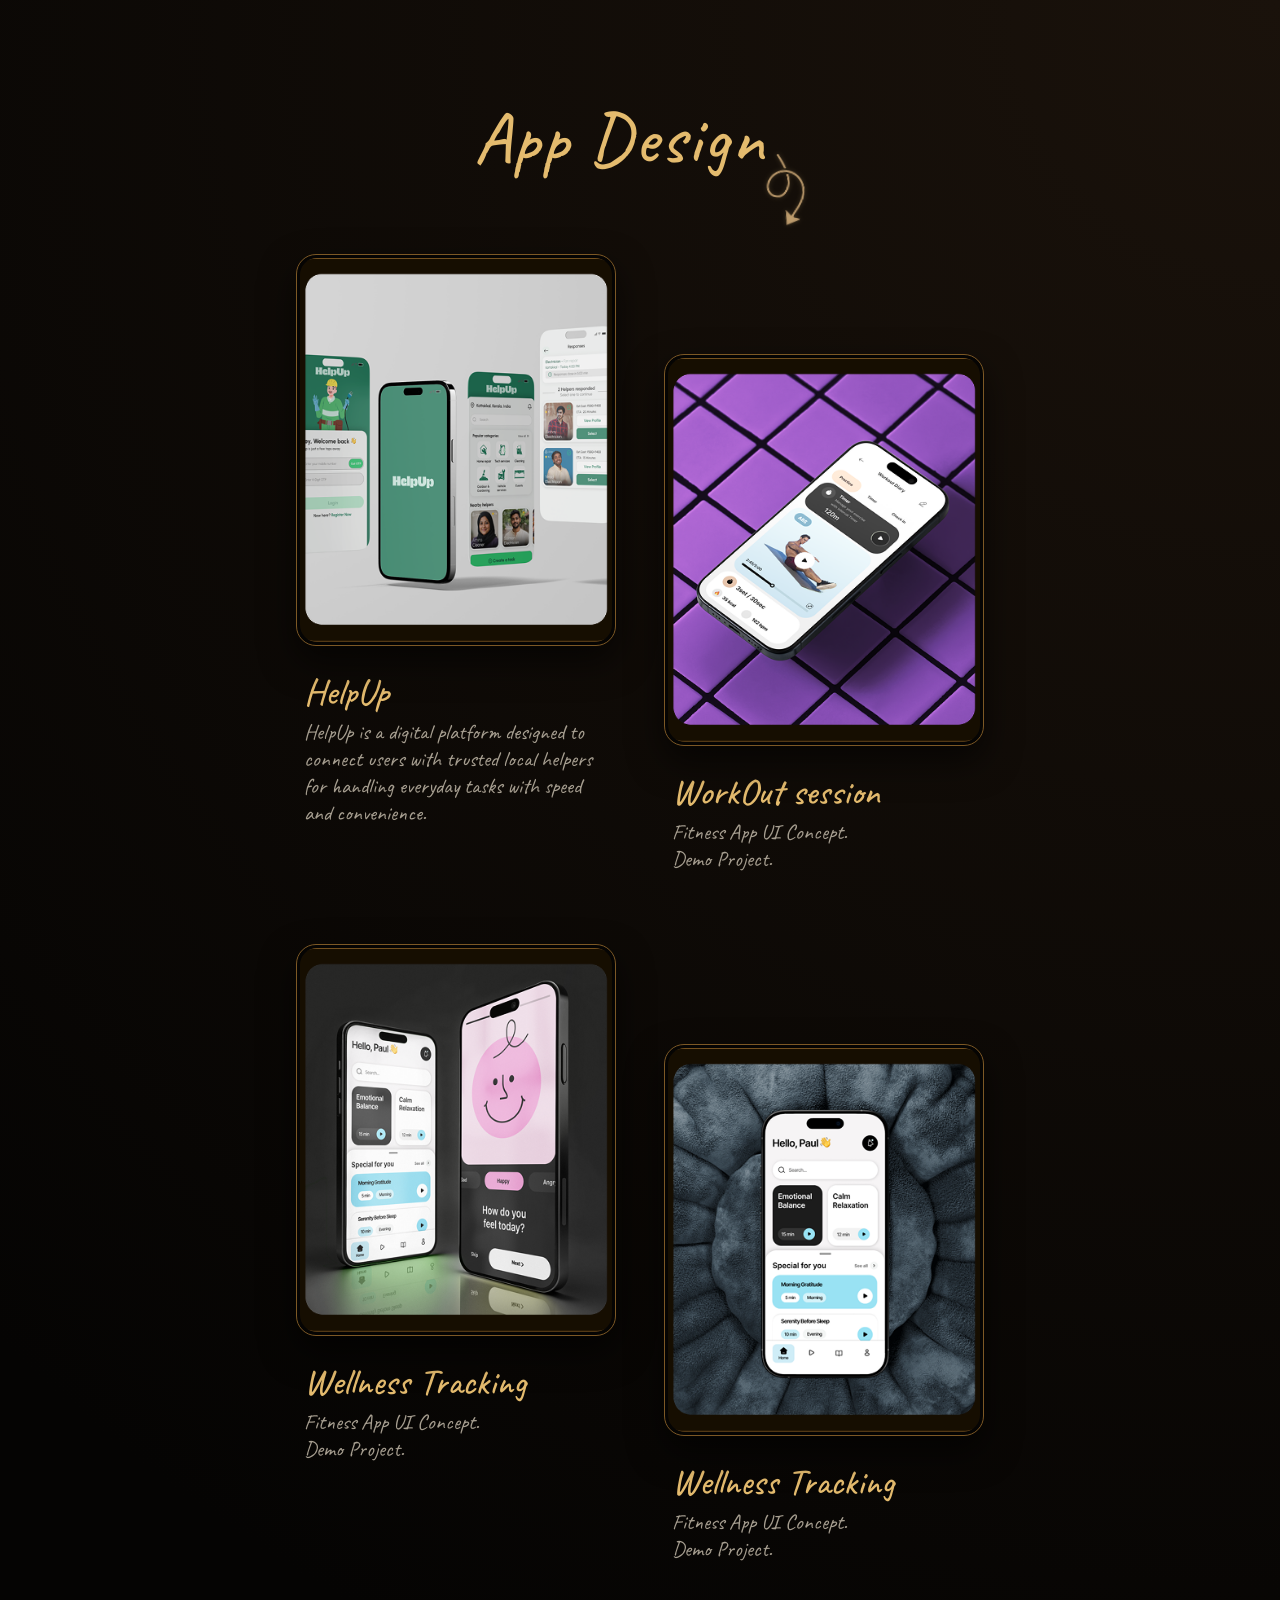
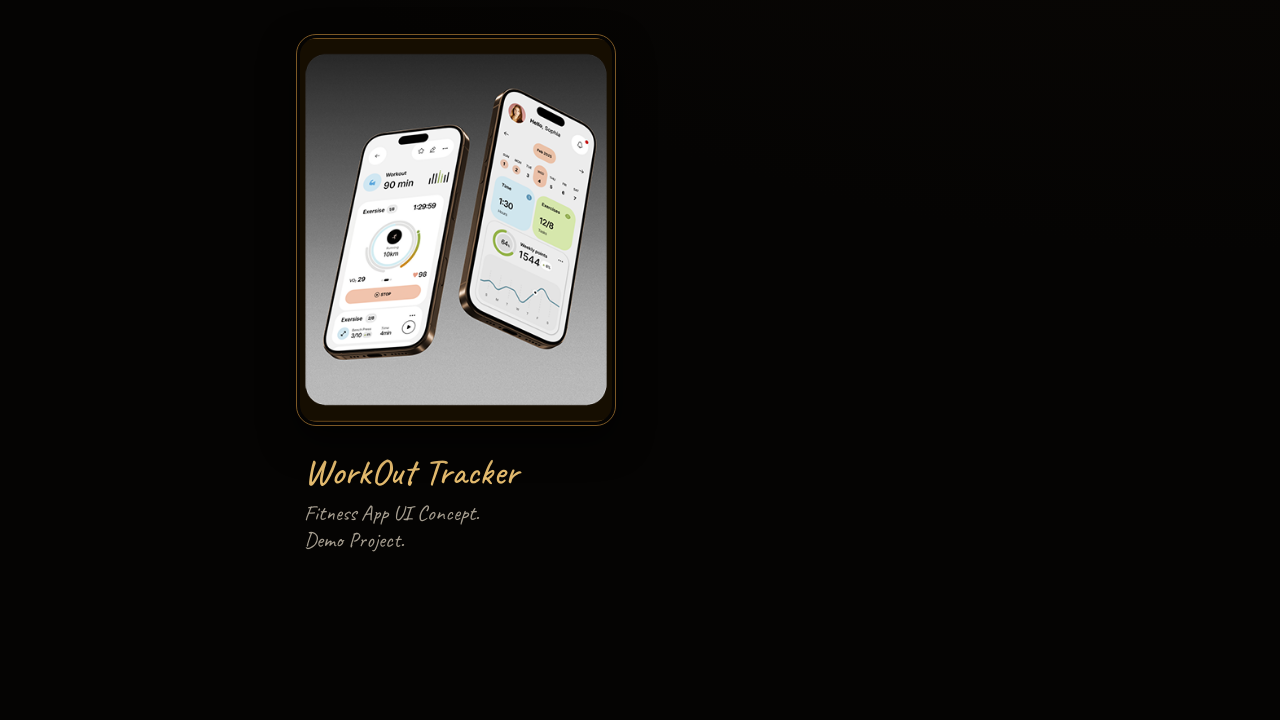
==== app.html @ b352969c "app gallery done" ====
<!DOCTYPE html>
<html lang="en">
<head>
    <meta charset="UTF-8">
    <meta name="viewport" content="width=device-width, initial-scale=1.0">
    <title>App Design - Portfolio</title>
    <!-- Bootstrap CSS -->
    <link href="https://cdn.jsdelivr.net/npm/bootstrap@5.3.3/dist/css/bootstrap.min.css" rel="stylesheet">
    <!-- Google Fonts for handwriting script -->
    <link href="https://fonts.googleapis.com/css2?family=Caveat:wght@400;500;600;700&display=swap" rel="stylesheet">
    <!-- Custom CSS -->
    <link rel="stylesheet" href="css/app.css">
</head>
<body>

    <div class="container py-5 my-5">
        <!-- Title Section -->
        <div class="d-flex justify-content-center mb-5 pb-4">
            <div class="title-container position-relative">
                <h1 class="section-title mb-0">App Design</h1>
                <!-- Curly arrow image -->
                <img src="IMG/curly.png" alt="curly arrow design" class="title-arrow">
            </div>
        </div>

        <!-- Portfolio Items -->
        <div class="row gx-md-5">
            <!-- Left Column: Item 1 -->
            <div class="col-md-6 mb-5 pb-4 d-flex justify-content-md-end justify-content-center">
                <div class="app-item">
                    <div class="app-card" data-bs-toggle="modal" data-bs-target="#helpUpGalleryModal">
                        <img src="IMG/mockups/Mobile Design/mockup4.avif" alt="HelpUp App Design" class="img-fluid">
                        <div class="app-card-overlay">
                            <span>View Gallery</span>
                        </div>
                    </div>
                    <div class="app-info">
                        <h2 class="app-title">HelpUp</h2>
                        <p class="app-desc">HelpUp is a digital platform designed to connect users with trusted local helpers for handling everyday tasks with speed and convenience.</p>
                    </div>
                </div>
            </div>

            <!-- Right Column: Item 2 -->
            <div class="col-md-6 mb-5 pb-4 stagger-down d-flex justify-content-md-start justify-content-center">
                <div class="app-item">
                    <div class="app-card">
                        <img src="IMG/mockups/Mobile Design/workout.avif" alt="WorkOut session App Design" class="img-fluid">
                    </div>
                    <div class="app-info">
                        <h2 class="app-title">WorkOut session</h2>
                        <p class="app-desc">Fitness App UI Concept.<br>Demo Project.</p>
                    </div>
                </div>
            </div>

            <!-- Left Column: Item 3 -->
            <div class="col-md-6 mb-5 pb-4 d-flex justify-content-md-end justify-content-center">
                <div class="app-item">
                    <div class="app-card">
                        <img src="IMG/mockups/Mobile Design/happy.avif" alt="Wellness Tracking App Design" class="img-fluid">
                    </div>
                    <div class="app-info">
                        <h2 class="app-title">Wellness Tracking</h2>
                        <p class="app-desc">Fitness App UI Concept.<br>Demo Project.</p>
                    </div>
                </div>
            </div>

            <!-- Right Column: Item 4 -->
            <div class="col-md-6 mb-5 pb-4 stagger-down d-flex justify-content-md-start justify-content-center">
                <div class="app-item">
                    <div class="app-card">
                        <img src="IMG/mockups/Mobile Design/paul.avif" alt="Wellness Tracking App Design 2" class="img-fluid">
                    </div>
                    <div class="app-info">
                        <h2 class="app-title">Wellness Tracking</h2>
                        <p class="app-desc">Fitness App UI Concept.<br>Demo Project.</p>
                    </div>
                </div>
            </div>

            <!-- Left Column: Item 5 -->
            <div class="col-md-6 mb-5 pb-4 d-flex justify-content-md-end justify-content-center">
                <div class="app-item">
                    <div class="app-card">
                        <img src="IMG/mockups/Mobile Design/sophia.avif" alt="Workout Tracker App Design" class="img-fluid">
                    </div>
                    <div class="app-info">
                        <h2 class="app-title">WorkOut Tracker</h2>
                        <p class="app-desc">Fitness App UI Concept.<br>Demo Project.</p>
                    </div>
                </div>
            </div>
            
            <!-- Right Column Empty to balance if needed, or we just let it wrap -->
        </div>
    </div>

    <!-- HelpUp App Gallery Modal -->
    <div class="modal fade" id="helpUpGalleryModal" tabindex="-1" aria-labelledby="helpUpGalleryModalLabel" aria-hidden="true">
        <div class="modal-dialog modal-xl modal-dialog-scrollable modal-dialog-centered">
            <div class="modal-content dark-theme-modal text-light shadow-lg">
                <div class="modal-header dark-theme-modal-header border-bottom-1">
                    <h5 class="modal-title app-title fs-2" id="helpUpGalleryModalLabel">HelpUp App UI Mockups</h5>
                    <button type="button" class="btn-close btn-close-white" data-bs-dismiss="modal" aria-label="Close"></button>
                </div>
                <div class="modal-body p-4 p-md-5">
                    <p class="app-desc mb-4 text-center mx-auto" style="max-width: 800px;">Explore the screens for the HelpUp platform, connecting users to everyday service helpers.</p>
                    <div class="row g-4 justify-content-center">
                        <div class="col-6 col-md-4 col-lg-3">
                            <img src="IMG/mockups/Mobile Design/app-gallery/HelpUp/Splash Screen.png" class="img-fluid gallery-grid-img w-100" alt="Splash Screen">
                        </div>
                        <div class="col-6 col-md-4 col-lg-3">
                            <img src="IMG/mockups/Mobile Design/app-gallery/HelpUp/Onboarding-1.png" class="img-fluid gallery-grid-img w-100" alt="Onboarding">
                        </div>
                        <div class="col-6 col-md-4 col-lg-3">
                            <img src="IMG/mockups/Mobile Design/app-gallery/HelpUp/Login.png" class="img-fluid gallery-grid-img w-100" alt="Login">
                        </div>
                        <div class="col-6 col-md-4 col-lg-3">
                            <img src="IMG/mockups/Mobile Design/app-gallery/HelpUp/Home Screen.png" class="img-fluid gallery-grid-img w-100" alt="Home">
                        </div>
                        
                        <div class="col-6 col-md-4 col-lg-3">
                            <img src="IMG/mockups/Mobile Design/app-gallery/HelpUp/Task details.png" class="img-fluid gallery-grid-img w-100" alt="Task Details">
                        </div>
                        <div class="col-6 col-md-4 col-lg-3">
                            <img src="IMG/mockups/Mobile Design/app-gallery/HelpUp/Responses Screen.png" class="img-fluid gallery-grid-img w-100" alt="Responses">
                        </div>
                        <div class="col-6 col-md-4 col-lg-3">
                            <img src="IMG/mockups/Mobile Design/app-gallery/HelpUp/Helper profile.png" class="img-fluid gallery-grid-img w-100" alt="Helper Profile">
                        </div>
                        <div class="col-6 col-md-4 col-lg-3">
                            <img src="IMG/mockups/Mobile Design/app-gallery/HelpUp/confirm helper.png" class="img-fluid gallery-grid-img w-100" alt="Confirm Helper">
                        </div>
                        
                        <div class="col-6 col-md-4 col-lg-3">
                            <img src="IMG/mockups/Mobile Design/app-gallery/HelpUp/Payment Screen.png" class="img-fluid gallery-grid-img w-100" alt="Payment">
                        </div>
                        <div class="col-6 col-md-4 col-lg-3">
                            <img src="IMG/mockups/Mobile Design/app-gallery/HelpUp/Chat.png" class="img-fluid gallery-grid-img w-100" alt="Chat">
                        </div>
                        <div class="col-6 col-md-4 col-lg-3">
                            <img src="IMG/mockups/Mobile Design/app-gallery/HelpUp/Notifications.png" class="img-fluid gallery-grid-img w-100" alt="Notifications">
                        </div>
                        <div class="col-6 col-md-4 col-lg-3">
                            <img src="IMG/mockups/Mobile Design/app-gallery/HelpUp/User profile.png" class="img-fluid gallery-grid-img w-100" alt="User Profile">
                        </div>
                    </div>
                </div>
            </div>
        </div>
    </div>

    <!-- Bootstrap Bundle JS -->
    <script src="https://cdn.jsdelivr.net/npm/bootstrap@5.3.3/dist/js/bootstrap.bundle.min.js"></script>
</body>
</html>
---- css/app.css ----
/* General Base Styles */
body {
    /* Very dark brownish-black background as shown in the design */
    background-color: #0b0705; 
    background: radial-gradient(circle at top right, #1a120b 0%, #050403 70%);
    color: #e5d7c3;
    font-family: 'Segoe UI', Tahoma, Geneva, Verdana, sans-serif;
    min-height: 100vh;
    overflow-x: hidden;
}

/* Typography styles matching the handwriting effect */
.section-title {
    font-family: 'Caveat', cursive;
    font-size: 4.5rem;
    color: #e4bb6e; /* Yellow-gold color matching the original */
    font-weight: 500;
    letter-spacing: 2px;
}

.title-container {
    display: inline-block;
    padding-right: 40px; /* Room for the arrow */
}

/* Emulating the hand-drawn curly arrow pointing from the Title to the mockups */
.title-arrow {
    position: absolute;
    right: -20px;
    bottom: -50px;
    width: 80px;
    height: 80px;
    transform: rotate(5deg);
    pointer-events: none;
    /* Soft glowing trail effect on the arrow if desired, though design is solid */
    filter: drop-shadow(0 0 2px rgba(213, 184, 113, 0.4));
}

/* Grid layout specific utilities */
/* Creating the vertical offset between columns as seen in the design */
@media (min-width: 768px) {
    .stagger-down {
        margin-top: 100px;
    }
}

.app-item {
    max-width: 320px; /* Setting a nice max width to maintain aspect ratio and dimensions similar to the image */
    width: 100%;
}

/* App Card styling */
.app-card {
    border: 1px solid #7c5825; /* Bronze / Gold border */
    border-radius: 20px;
    background-color: #050403; /* Inner dark border before rendering the image */
    padding: 3px; /* Simulating the slight gap between border and image if any, or just structural pad */
    box-shadow: 0 15px 35px rgba(0, 0, 0, 0.6);
    /* Adding nice transitions for hover effects */
    transition: transform 0.4s cubic-bezier(0.175, 0.885, 0.32, 1.275), 
                box-shadow 0.4s ease, 
                border-color 0.4s ease;
    cursor: pointer;
    overflow: hidden;
    position: relative;
    /* Card aspect ratio approximation */
    aspect-ratio: 9 / 11;
    display: flex;
    justify-content: center;
    align-items: center;
}

.app-card img {
    width: 100%;
    height: 100%;
    object-fit: cover;
    border-radius: 17px; /* A pixel or two less than the parent to fit snuggly inside */
    transition: transform 0.6s ease;
}

/* Hover effects for User Experience */
.app-item:hover .app-card {
    transform: translateY(-12px) scale(1.02);
    /* Enhancing shadow to create a lifting effect with a slight golden glow */
    box-shadow: 0 25px 45px rgba(0, 0, 0, 0.8), 0 0 20px rgba(228, 187, 110, 0.15);
    border-color: #e4bb6e; /* Border brightens up */
}

.app-item:hover .app-card img {
    transform: scale(1.06); /* Gentle scale on image inside */
}

/* Gallery Overlay for clickable cards */
.app-card-overlay {
    position: absolute;
    top: 0;
    left: 0;
    right: 0;
    bottom: 0;
    background: rgba(5, 4, 3, 0.7);
    display: flex;
    justify-content: center;
    align-items: center;
    opacity: 0;
    transition: opacity 0.4s ease;
    border-radius: 17px;
    z-index: 10;
}

.app-item:hover .app-card-overlay {
    opacity: 1;
}

.app-card-overlay span {
    font-family: 'Caveat', cursive;
    font-size: 2.2rem;
    color: #e4bb6e;
    padding: 10px 25px;
    border-radius: 30px;
    border: 2px solid #e4bb6e;
    background: rgba(0, 0, 0, 0.4);
    transform: translateY(20px);
    transition: transform 0.4s cubic-bezier(0.175, 0.885, 0.32, 1.275);
}

.app-item:hover .app-card-overlay span {
    transform: translateY(0);
}

/* App Information / Description styling */
.app-info {
    text-align: left;
    margin-top: 1.5rem;
    padding-left: 0.5rem;
    transition: opacity 0.3s ease, transform 0.3s ease;
}

.app-item:hover .app-info {
    transform: translateY(5px);
}

.app-title {
    font-family: 'Caveat', cursive;
    color: #e4bb6e;
    font-size: 2.3rem;
    margin-bottom: 0.3rem;
    font-weight: 500;
}

.app-desc {
    font-family: 'Caveat', cursive;
    font-size: 1.35rem;
    color: #a69e90;
    line-height: 1.25;
    max-width: 95%;
    margin-bottom: 0;
}

/* Mobile responsive adjustments */
@media (max-width: 767.98px) {
    .app-item {
        max-width: 350px;
    }
    .section-title {
        font-size: 3.5rem;
    }
    .title-arrow {
        right: -10px;
        bottom: -40px;
        width: 60px;
        height: 60px;
    }
    /* Provide extra spacing between centered items stacked on mobile */
    .app-item {
        margin-bottom: 2rem;
    }
}

/* Modal Gallery Premium Styling */
.modal-content.dark-theme-modal {
    background-color: #0b0705;
    border: 1px solid #7c5825;
    border-radius: 20px;
}

.modal-header.dark-theme-modal-header {
    border-bottom: 1px solid rgba(124, 88, 37, 0.4);
}

.gallery-grid-img {
    border-radius: 12px;
    border: 1px solid rgba(228, 187, 110, 0.2);
    transition: transform 0.3s ease, box-shadow 0.3s ease, border-color 0.3s ease;
    cursor: pointer;
}

.gallery-grid-img:hover {
    transform: scale(1.05);
    box-shadow: 0 10px 20px rgba(0, 0, 0, 0.8), 0 0 15px rgba(228, 187, 110, 0.3);
    border-color: #e4bb6e;
    z-index: 2;
    position: relative;
}
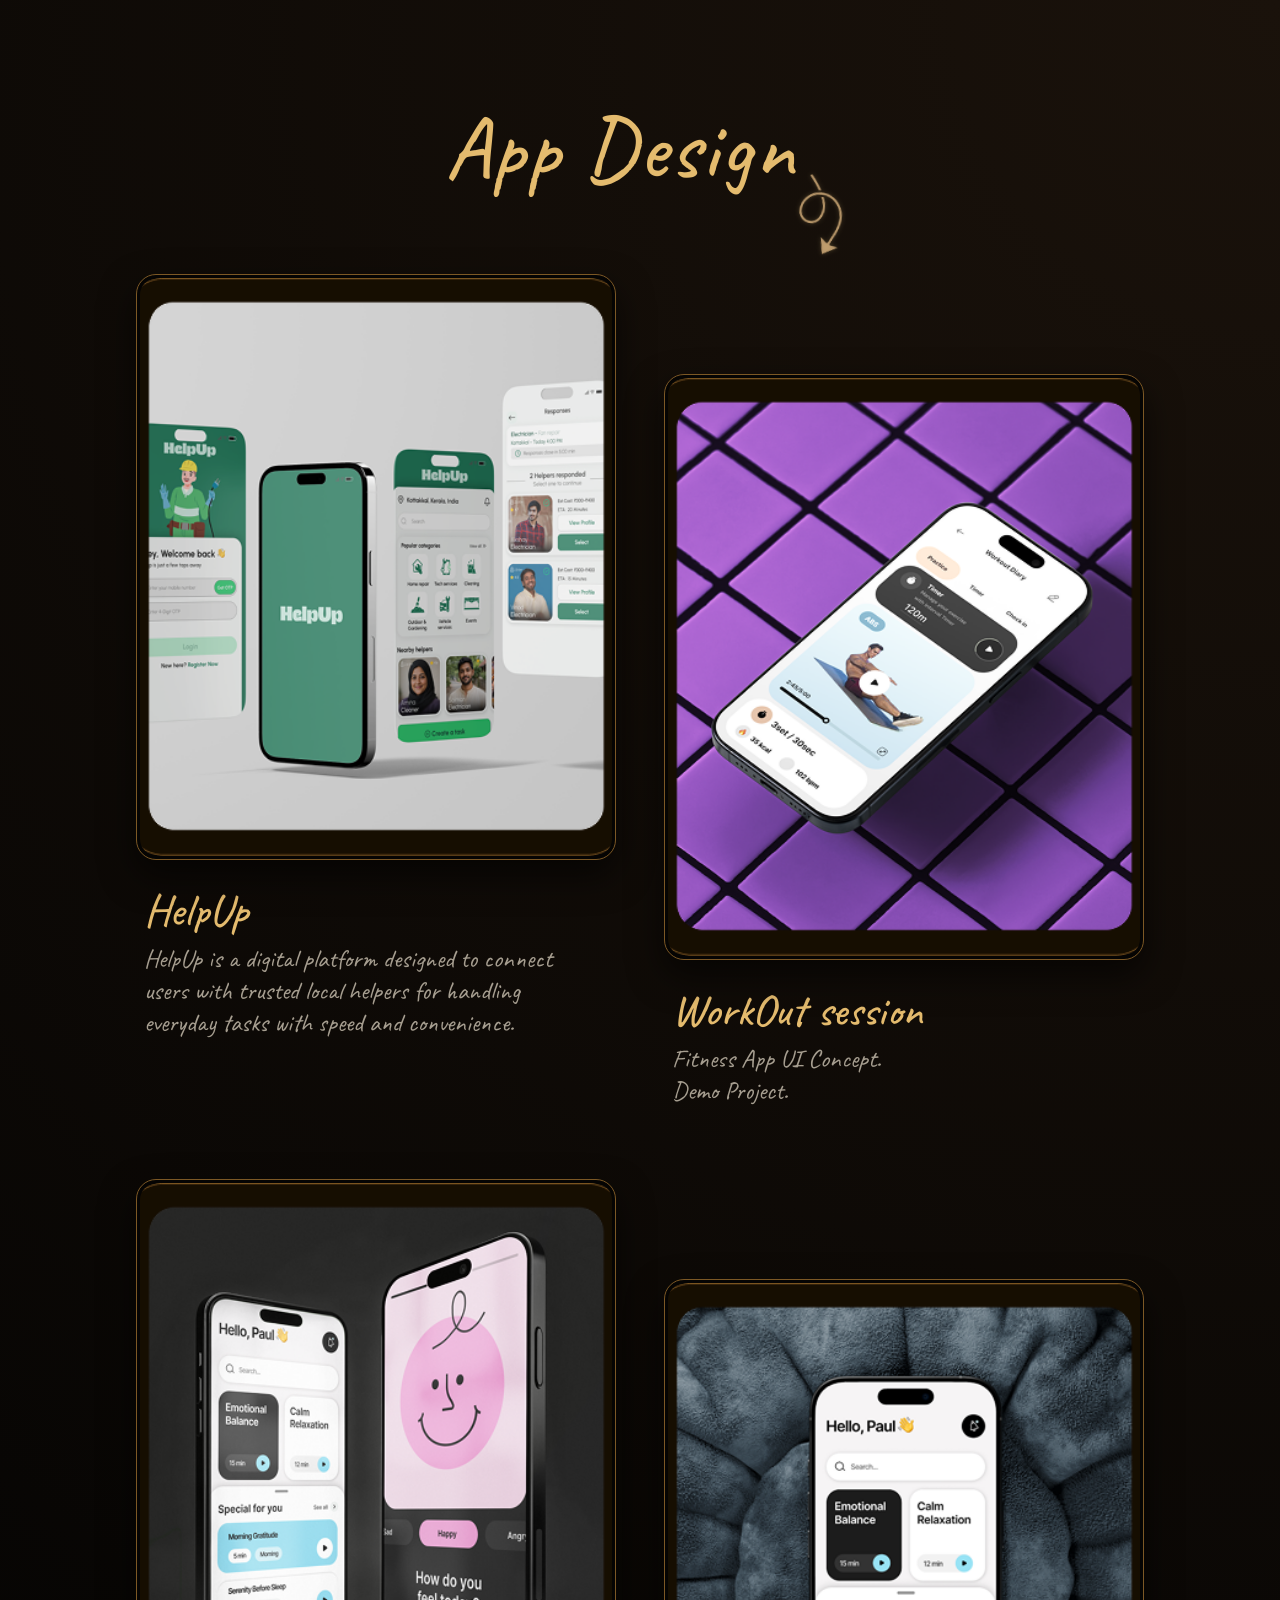
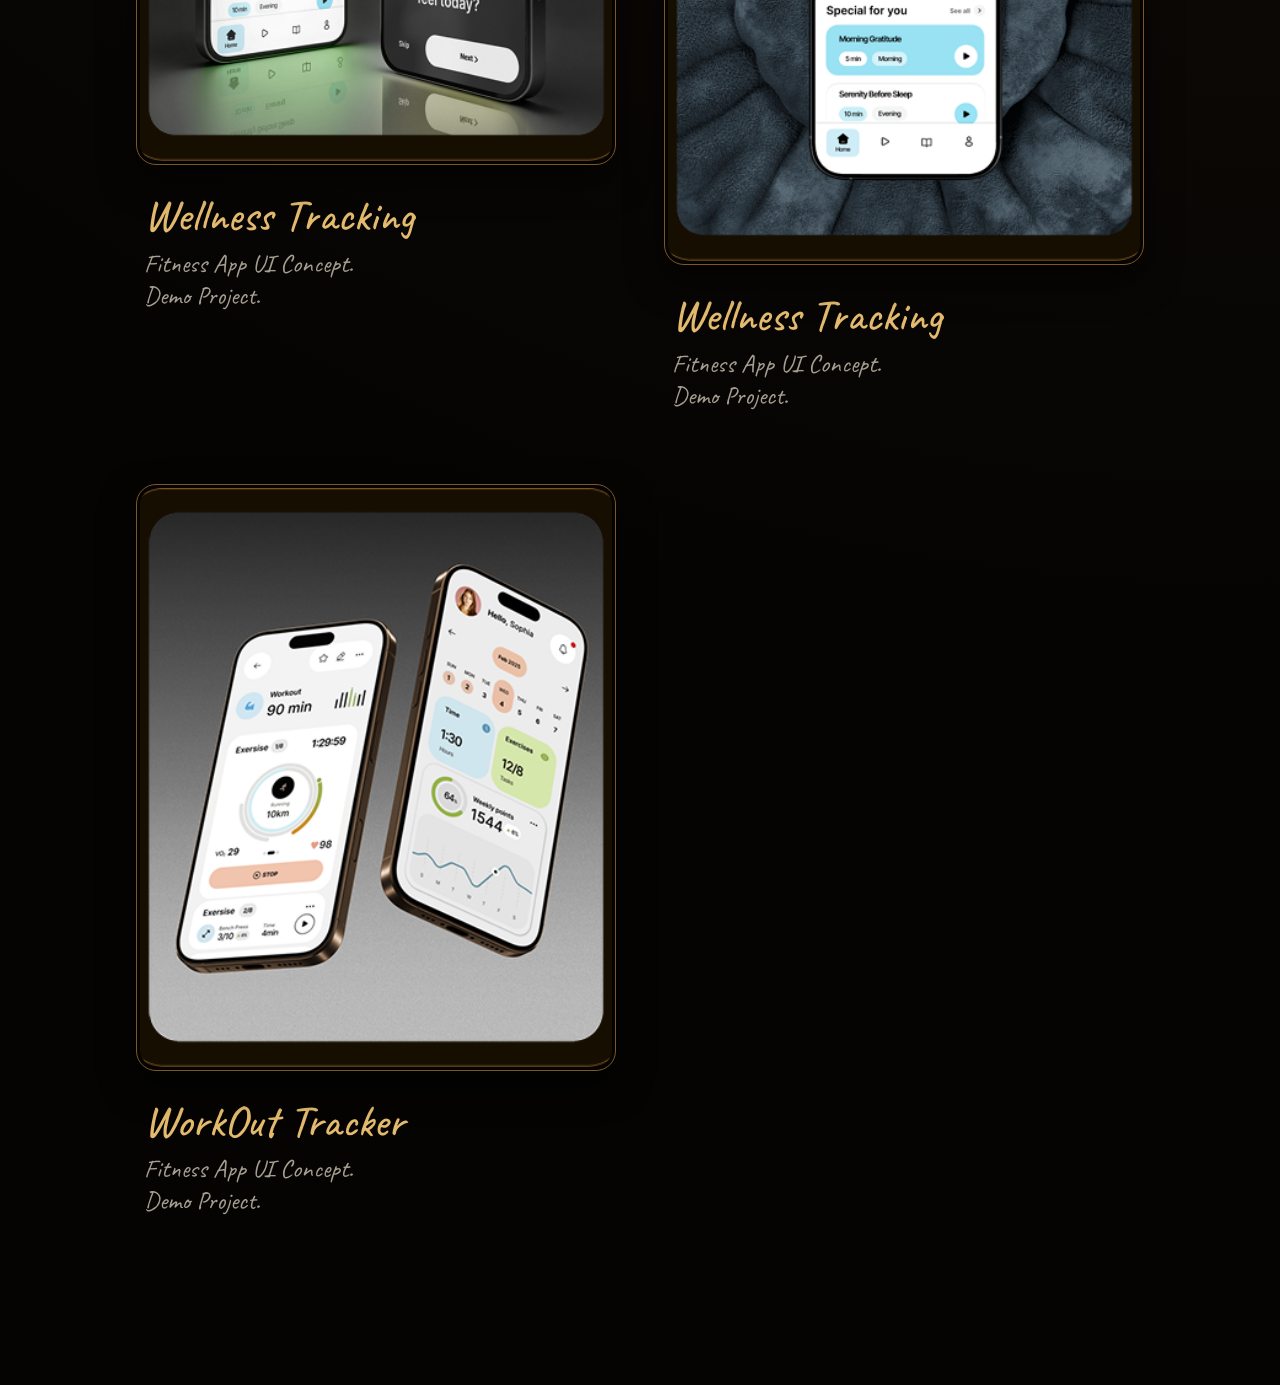
==== commit b7dbd508: "all app gallery fixed" ====
--- a/app.html
+++ b/app.html
@@ -44,8 +44,11 @@
             <!-- Right Column: Item 2 -->
             <div class="col-md-6 mb-5 pb-4 stagger-down d-flex justify-content-md-start justify-content-center">
                 <div class="app-item">
-                    <div class="app-card">
+                    <div class="app-card" data-bs-toggle="modal" data-bs-target="#workoutGalleryModal">
                         <img src="IMG/mockups/Mobile Design/workout.avif" alt="WorkOut session App Design" class="img-fluid">
+                        <div class="app-card-overlay">
+                            <span>View Gallery</span>
+                        </div>
                     </div>
                     <div class="app-info">
                         <h2 class="app-title">WorkOut session</h2>
@@ -57,8 +60,11 @@
             <!-- Left Column: Item 3 -->
             <div class="col-md-6 mb-5 pb-4 d-flex justify-content-md-end justify-content-center">
                 <div class="app-item">
-                    <div class="app-card">
+                    <div class="app-card" data-bs-toggle="modal" data-bs-target="#happyGalleryModal">
                         <img src="IMG/mockups/Mobile Design/happy.avif" alt="Wellness Tracking App Design" class="img-fluid">
+                        <div class="app-card-overlay">
+                            <span>View Gallery</span>
+                        </div>
                     </div>
                     <div class="app-info">
                         <h2 class="app-title">Wellness Tracking</h2>
@@ -70,8 +76,11 @@
             <!-- Right Column: Item 4 -->
             <div class="col-md-6 mb-5 pb-4 stagger-down d-flex justify-content-md-start justify-content-center">
                 <div class="app-item">
-                    <div class="app-card">
+                    <div class="app-card" data-bs-toggle="modal" data-bs-target="#paulGalleryModal">
                         <img src="IMG/mockups/Mobile Design/paul.avif" alt="Wellness Tracking App Design 2" class="img-fluid">
+                        <div class="app-card-overlay">
+                            <span>View Gallery</span>
+                        </div>
                     </div>
                     <div class="app-info">
                         <h2 class="app-title">Wellness Tracking</h2>
@@ -83,8 +92,11 @@
             <!-- Left Column: Item 5 -->
             <div class="col-md-6 mb-5 pb-4 d-flex justify-content-md-end justify-content-center">
                 <div class="app-item">
-                    <div class="app-card">
+                    <div class="app-card" data-bs-toggle="modal" data-bs-target="#sofiyaGalleryModal">
                         <img src="IMG/mockups/Mobile Design/sophia.avif" alt="Workout Tracker App Design" class="img-fluid">
+                        <div class="app-card-overlay">
+                            <span>View Gallery</span>
+                        </div>
                     </div>
                     <div class="app-info">
                         <h2 class="app-title">WorkOut Tracker</h2>
@@ -145,6 +157,89 @@
                         </div>
                         <div class="col-6 col-md-4 col-lg-3">
                             <img src="IMG/mockups/Mobile Design/app-gallery/HelpUp/User profile.png" class="img-fluid gallery-grid-img w-100" alt="User Profile">
+                        </div>
+                    </div>
+                </div>
+            </div>
+        </div>
+    </div>
+
+    <!-- WorkOut session Gallery Modal -->
+    <div class="modal fade" id="workoutGalleryModal" tabindex="-1" aria-hidden="true">
+        <div class="modal-dialog modal-xl modal-dialog-scrollable modal-dialog-centered">
+            <div class="modal-content dark-theme-modal text-light shadow-lg">
+                <div class="modal-header dark-theme-modal-header border-bottom-1">
+                    <h5 class="modal-title app-title fs-2">WorkOut Session Mockups</h5>
+                    <button type="button" class="btn-close btn-close-white" data-bs-dismiss="modal" aria-label="Close"></button>
+                </div>
+                <div class="modal-body p-4 p-md-5">
+                    <p class="app-desc mb-4 text-center mx-auto" style="max-width: 800px;">Explore the detailed UI mockup for the WorkOut Session concept.</p>
+                    <div class="row g-4 justify-content-center">
+                        <div class="col-8 col-sm-6 col-md-4 col-lg-3 d-flex justify-content-center">
+                            <img src="IMG/mockups/Mobile Design/app-gallery/workout-2.png" class="img-fluid gallery-grid-img w-100" alt="WorkOut Session Screen">
+                        </div>
+                    </div>
+                </div>
+            </div>
+        </div>
+    </div>
+
+    <!-- Wellness Tracking (Happy) Gallery Modal -->
+    <div class="modal fade" id="happyGalleryModal" tabindex="-1" aria-hidden="true">
+        <div class="modal-dialog modal-xl modal-dialog-scrollable modal-dialog-centered">
+            <div class="modal-content dark-theme-modal text-light shadow-lg">
+                <div class="modal-header dark-theme-modal-header border-bottom-1">
+                    <h5 class="modal-title app-title fs-2">Wellness Tracking Mockups</h5>
+                    <button type="button" class="btn-close btn-close-white" data-bs-dismiss="modal" aria-label="Close"></button>
+                </div>
+                <div class="modal-body p-4 p-md-5">
+                    <p class="app-desc mb-4 text-center mx-auto" style="max-width: 800px;">Explore the detailed UI mockup for the Wellness Tracking concept.</p>
+                    <div class="row g-4 justify-content-center">
+                        <div class="col-8 col-sm-6 col-md-4 col-lg-3 d-flex justify-content-center">
+                            <img src="IMG/mockups/Mobile Design/app-gallery/happy-2.png" class="img-fluid gallery-grid-img w-100" alt="Wellness Tracking Screen">
+                        </div>
+                    </div>
+                </div>
+            </div>
+        </div>
+    </div>
+
+    <!-- Wellness Tracking 2 (Paul) Gallery Modal -->
+    <div class="modal fade" id="paulGalleryModal" tabindex="-1" aria-hidden="true">
+        <div class="modal-dialog modal-xl modal-dialog-scrollable modal-dialog-centered">
+            <div class="modal-content dark-theme-modal text-light shadow-lg">
+                <div class="modal-header dark-theme-modal-header border-bottom-1">
+                    <h5 class="modal-title app-title fs-2">Wellness Tracking Mockups</h5>
+                    <button type="button" class="btn-close btn-close-white" data-bs-dismiss="modal" aria-label="Close"></button>
+                </div>
+                <div class="modal-body p-4 p-md-5">
+                    <p class="app-desc mb-4 text-center mx-auto" style="max-width: 800px;">Explore the detailed UI mockup for the Wellness Tracking concept.</p>
+                    <div class="row g-4 justify-content-center">
+                        <div class="col-8 col-sm-6 col-md-4 col-lg-3 d-flex justify-content-center">
+                            <img src="IMG/mockups/Mobile Design/app-gallery/paul-2.png" class="img-fluid gallery-grid-img w-100" alt="Wellness Tracking Screen">
+                        </div>
+                    </div>
+                </div>
+            </div>
+        </div>
+    </div>
+
+    <!-- WorkOut Tracker (Sofiya) Gallery Modal -->
+    <div class="modal fade" id="sofiyaGalleryModal" tabindex="-1" aria-hidden="true">
+        <div class="modal-dialog modal-xl modal-dialog-scrollable modal-dialog-centered">
+            <div class="modal-content dark-theme-modal text-light shadow-lg">
+                <div class="modal-header dark-theme-modal-header border-bottom-1">
+                    <h5 class="modal-title app-title fs-2">WorkOut Tracker Mockups</h5>
+                    <button type="button" class="btn-close btn-close-white" data-bs-dismiss="modal" aria-label="Close"></button>
+                </div>
+                <div class="modal-body p-4 p-md-5">
+                    <p class="app-desc mb-4 text-center mx-auto" style="max-width: 800px;">Explore the detailed UI mockups for the WorkOut Tracker concept.</p>
+                    <div class="row g-4 justify-content-center">
+                        <div class="col-8 col-sm-6 col-md-4 col-lg-4 d-flex justify-content-center">
+                            <img src="IMG/mockups/Mobile Design/app-gallery/sofiya-1.png" class="img-fluid gallery-grid-img w-100" alt="WorkOut Tracker Screen 1">
+                        </div>
+                        <div class="col-8 col-sm-6 col-md-4 col-lg-4 d-flex justify-content-center">
+                            <img src="IMG/mockups/Mobile Design/app-gallery/sofiya-2.png" class="img-fluid gallery-grid-img w-100" alt="WorkOut Tracker Screen 2">
                         </div>
                     </div>
                 </div>
--- a/css/app.css
+++ b/css/app.css
@@ -156,13 +156,51 @@
     margin-bottom: 0;
 }
 
-/* Mobile responsive adjustments */
-@media (max-width: 767.98px) {
-    .app-item {
-        max-width: 350px;
-    }
-    .section-title {
-        font-size: 3.5rem;
+/* -----------------------------------------
+   Comprehensive Responsive Adjustments 
+   ----------------------------------------- */
+
+/* Extra small devices (phones, less than 576px) */
+@media (max-width: 575.98px) {
+    .app-item {
+        max-width: 300px;
+        margin-bottom: 1rem;
+    }
+    .section-title {
+        font-size: 3rem;
+    }
+    .title-container {
+        padding-right: 25px;
+    }
+    .title-arrow {
+        right: -5px;
+        bottom: -35px;
+        width: 50px;
+        height: 50px;
+    }
+    .app-title {
+        font-size: 1.8rem;
+    }
+    .app-desc {
+        font-size: 1.1rem;
+    }
+    .app-card-overlay span {
+        font-size: 1.6rem;
+        padding: 5px 15px;
+    }
+    .stagger-down {
+        margin-top: 0; /* Reset stagger on very small blocks */
+    }
+}
+
+/* Small devices (landscape phones, 576px to 767.98px) */
+@media (min-width: 576px) and (max-width: 767.98px) {
+    .app-item {
+        max-width: 360px;
+        margin-bottom: 2rem;
+    }
+    .section-title {
+        font-size: 3.8rem;
     }
     .title-arrow {
         right: -10px;
@@ -170,9 +208,47 @@
         width: 60px;
         height: 60px;
     }
-    /* Provide extra spacing between centered items stacked on mobile */
-    .app-item {
-        margin-bottom: 2rem;
+    .stagger-down {
+        margin-top: 0;
+    }
+}
+
+/* Medium devices (tablets, 768px and up) */
+@media (min-width: 768px) {
+    .app-item {
+        max-width: 340px;
+    }
+}
+
+/* Large devices (desktops, 992px and up) */
+@media (min-width: 992px) {
+    .app-item {
+        max-width: 400px;
+    }
+    .section-title {
+        font-size: 4.8rem;
+    }
+}
+
+/* Extra large devices (large desktops, 1200px and up) */
+@media (min-width: 1200px) {
+    .app-item {
+        max-width: 480px; 
+    }
+    .section-title {
+        font-size: 5.5rem;
+    }
+    .app-title {
+        font-size: 2.8rem;
+    }
+    .app-desc {
+        font-size: 1.6rem;
+    }
+    .title-arrow {
+        right: -30px;
+        bottom: -60px;
+        width: 90px;
+        height: 90px;
     }
 }
 
